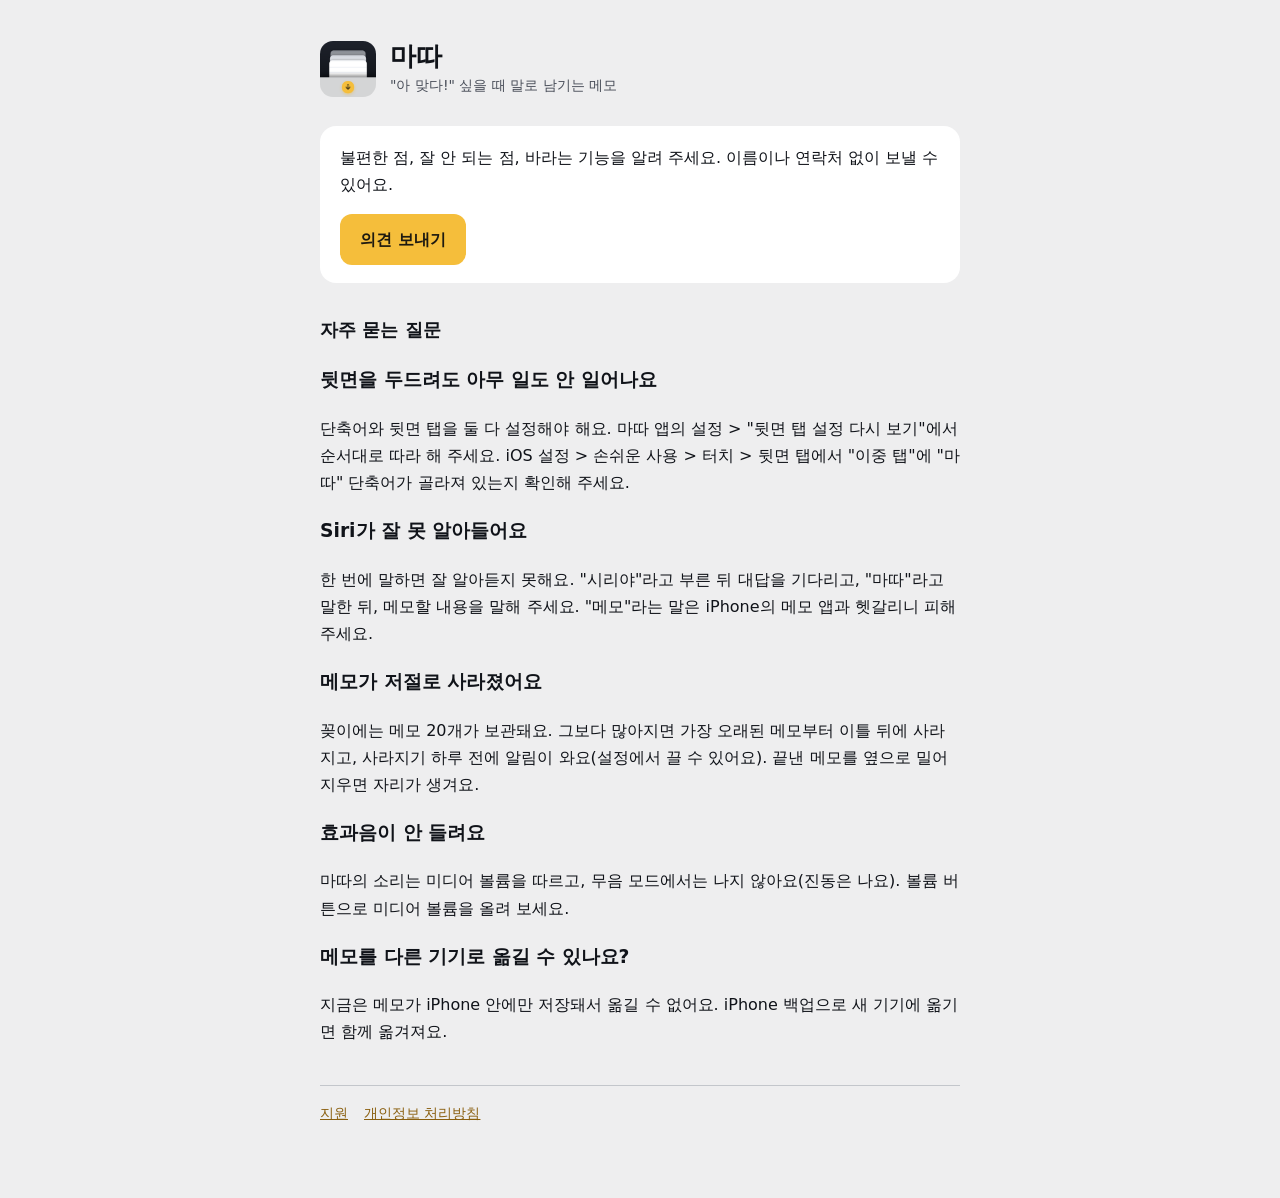
==== index.html @ 7e3ac017 "Support page and privacy policy Co-Authored-By: Claude Opus 5.5 <noreply@anthropic.com> Claude-Sessi" ====
<!doctype html>
<html lang="ko">
<head>
<meta charset="utf-8">
<meta name="viewport" content="width=device-width, initial-scale=1">
<title>마따 지원</title>
<link rel="stylesheet" href="style.css">
</head>
<body>
<main>
  <header>
    <img src="icon.png" alt="">
    <div><h1>마따</h1><p>"아 맞다!" 싶을 때 말로 남기는 메모</p></div>
  </header>

  <div class="card">
    <p style="margin-top:0">불편한 점, 잘 안 되는 점, 바라는 기능을 알려 주세요. 이름이나 연락처 없이 보낼 수 있어요.</p>
    <a class="button" href="https://docs.google.com/forms/d/e/1FAIpQLScljiLKCKvgh_qjpQ9Ip6NuB3unJsg9qYNuCdFQfF-Ft87BiQ/viewform">의견 보내기</a>
  </div>

  <h2>자주 묻는 질문</h2>

  <h3>뒷면을 두드려도 아무 일도 안 일어나요</h3>
  <p>단축어와 뒷면 탭을 둘 다 설정해야 해요. 마따 앱의 설정 &gt; "뒷면 탭 설정 다시 보기"에서 순서대로 따라 해 주세요. iOS 설정 &gt; 손쉬운 사용 &gt; 터치 &gt; 뒷면 탭에서 "이중 탭"에 "마따" 단축어가 골라져 있는지 확인해 주세요.</p>

  <h3>Siri가 잘 못 알아들어요</h3>
  <p>한 번에 말하면 잘 알아듣지 못해요. "시리야"라고 부른 뒤 대답을 기다리고, "마따"라고 말한 뒤, 메모할 내용을 말해 주세요. "메모"라는 말은 iPhone의 메모 앱과 헷갈리니 피해 주세요.</p>

  <h3>메모가 저절로 사라졌어요</h3>
  <p>꽂이에는 메모 20개가 보관돼요. 그보다 많아지면 가장 오래된 메모부터 이틀 뒤에 사라지고, 사라지기 하루 전에 알림이 와요(설정에서 끌 수 있어요). 끝낸 메모를 옆으로 밀어 지우면 자리가 생겨요.</p>

  <h3>효과음이 안 들려요</h3>
  <p>마따의 소리는 미디어 볼륨을 따르고, 무음 모드에서는 나지 않아요(진동은 나요). 볼륨 버튼으로 미디어 볼륨을 올려 보세요.</p>

  <h3>메모를 다른 기기로 옮길 수 있나요?</h3>
  <p>지금은 메모가 iPhone 안에만 저장돼서 옮길 수 없어요. iPhone 백업으로 새 기기에 옮기면 함께 옮겨져요.</p>

  <nav><a href="support.html">지원</a><a href="privacy.html">개인정보 처리방침</a></nav>
</main>
</body>
</html>
---- style.css ----
/* 마따 사이트 (개인정보 처리방침, 지원). 색은 앱 Theme.Colors와 같다. */
:root {
  --bg: #EEEEEF; --surface: #FFFFFF; --text: #101319; --muted: #4A4F5A; --line: #C3C6CB;
  --accent: #F5BE3B; --accent-ink: #1E1A10; --link: #8A5F0F;
  color-scheme: light;
}
@media (prefers-color-scheme: dark) {
  :root { --bg: #0D0F14; --surface: #1B202A; --text: #D8DADF; --muted: #868C97; --line: #2A303C; --link: #F5BE3B; color-scheme: dark; }
}
* { box-sizing: border-box; }
body { margin: 0; background: var(--bg); color: var(--text); font: 16px/1.7 -apple-system, "Apple SD Gothic Neo", "Noto Sans KR", system-ui, sans-serif; -webkit-font-smoothing: antialiased; }
main { max-width: 680px; margin: 0 auto; padding: 40px 20px 72px; }
header { display: flex; align-items: center; gap: 14px; margin-bottom: 28px; }
header img { width: 56px; height: 56px; border-radius: 13px; }
header p { margin: 0; color: var(--muted); font-size: 14px; }
h1 { font-size: 26px; line-height: 1.3; margin: 0; }
h2 { font-size: 18px; margin: 32px 0 8px; }
p, li { color: var(--text); }
.muted { color: var(--muted); font-size: 14px; }
a { color: var(--link); }
.card { background: var(--surface); border-radius: 16px; padding: 18px 20px; margin: 16px 0; }
.button { display: inline-block; background: var(--accent); color: var(--accent-ink); text-decoration: none; font-weight: 600; padding: 12px 20px; border-radius: 12px; }
nav { margin-top: 40px; padding-top: 16px; border-top: 1px solid var(--line); font-size: 14px; display: flex; gap: 16px; }
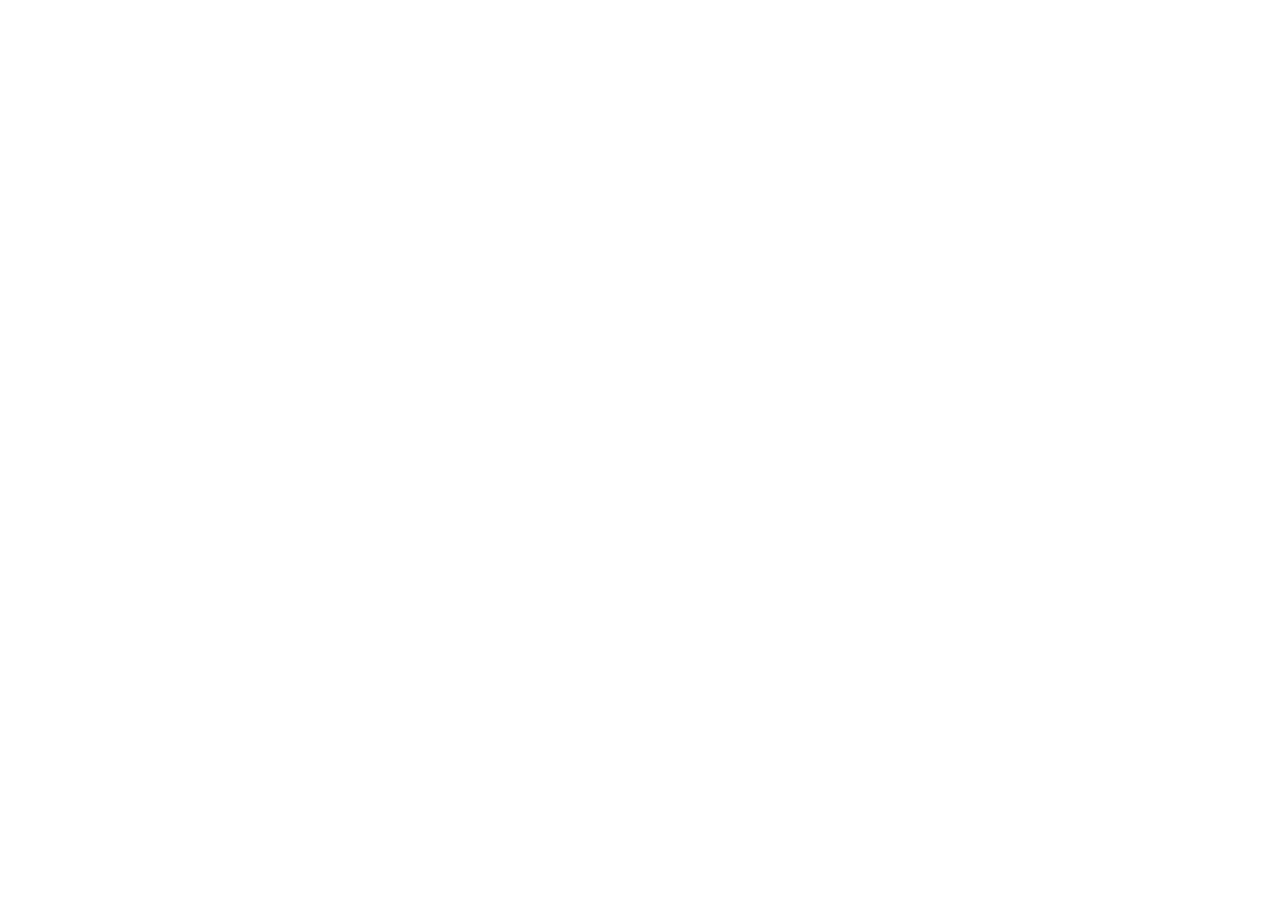
==== commit f71e5cb2: "Moved to killerwhalee.com/matda: redirect pages only" ====
--- a/index.html
+++ b/index.html
@@ -1,41 +1,4 @@
 <!doctype html>
-<html lang="ko">
-<head>
-<meta charset="utf-8">
-<meta name="viewport" content="width=device-width, initial-scale=1">
-<title>마따 지원</title>
-<link rel="stylesheet" href="style.css">
-</head>
-<body>
-<main>
-  <header>
-    <img src="icon.png" alt="">
-    <div><h1>마따</h1><p>"아 맞다!" 싶을 때 말로 남기는 메모</p></div>
-  </header>
-
-  <div class="card">
-    <p style="margin-top:0">불편한 점, 잘 안 되는 점, 바라는 기능을 알려 주세요. 이름이나 연락처 없이 보낼 수 있어요.</p>
-    <a class="button" href="https://docs.google.com/forms/d/e/1FAIpQLScljiLKCKvgh_qjpQ9Ip6NuB3unJsg9qYNuCdFQfF-Ft87BiQ/viewform">의견 보내기</a>
-  </div>
-
-  <h2>자주 묻는 질문</h2>
-
-  <h3>뒷면을 두드려도 아무 일도 안 일어나요</h3>
-  <p>단축어와 뒷면 탭을 둘 다 설정해야 해요. 마따 앱의 설정 &gt; "뒷면 탭 설정 다시 보기"에서 순서대로 따라 해 주세요. iOS 설정 &gt; 손쉬운 사용 &gt; 터치 &gt; 뒷면 탭에서 "이중 탭"에 "마따" 단축어가 골라져 있는지 확인해 주세요.</p>
-
-  <h3>Siri가 잘 못 알아들어요</h3>
-  <p>한 번에 말하면 잘 알아듣지 못해요. "시리야"라고 부른 뒤 대답을 기다리고, "마따"라고 말한 뒤, 메모할 내용을 말해 주세요. "메모"라는 말은 iPhone의 메모 앱과 헷갈리니 피해 주세요.</p>
-
-  <h3>메모가 저절로 사라졌어요</h3>
-  <p>꽂이에는 메모 20개가 보관돼요. 그보다 많아지면 가장 오래된 메모부터 이틀 뒤에 사라지고, 사라지기 하루 전에 알림이 와요(설정에서 끌 수 있어요). 끝낸 메모를 옆으로 밀어 지우면 자리가 생겨요.</p>
-
-  <h3>효과음이 안 들려요</h3>
-  <p>마따의 소리는 미디어 볼륨을 따르고, 무음 모드에서는 나지 않아요(진동은 나요). 볼륨 버튼으로 미디어 볼륨을 올려 보세요.</p>
-
-  <h3>메모를 다른 기기로 옮길 수 있나요?</h3>
-  <p>지금은 메모가 iPhone 안에만 저장돼서 옮길 수 없어요. iPhone 백업으로 새 기기에 옮기면 함께 옮겨져요.</p>
-
-  <nav><a href="support.html">지원</a><a href="privacy.html">개인정보 처리방침</a></nav>
-</main>
-</body>
-</html>
+<html lang="ko"><head><meta charset="utf-8"><meta name="viewport" content="width=device-width, initial-scale=1">
+<title>마따</title><meta http-equiv="refresh" content="0; url=https://killerwhalee.com/matda/support.html"><link rel="canonical" href="https://killerwhalee.com/matda/support.html"></head>
+<body><p>주소가 바뀌었어요: <a href="https://killerwhalee.com/matda/support.html">https://killerwhalee.com/matda/support.html</a></p></body></html>
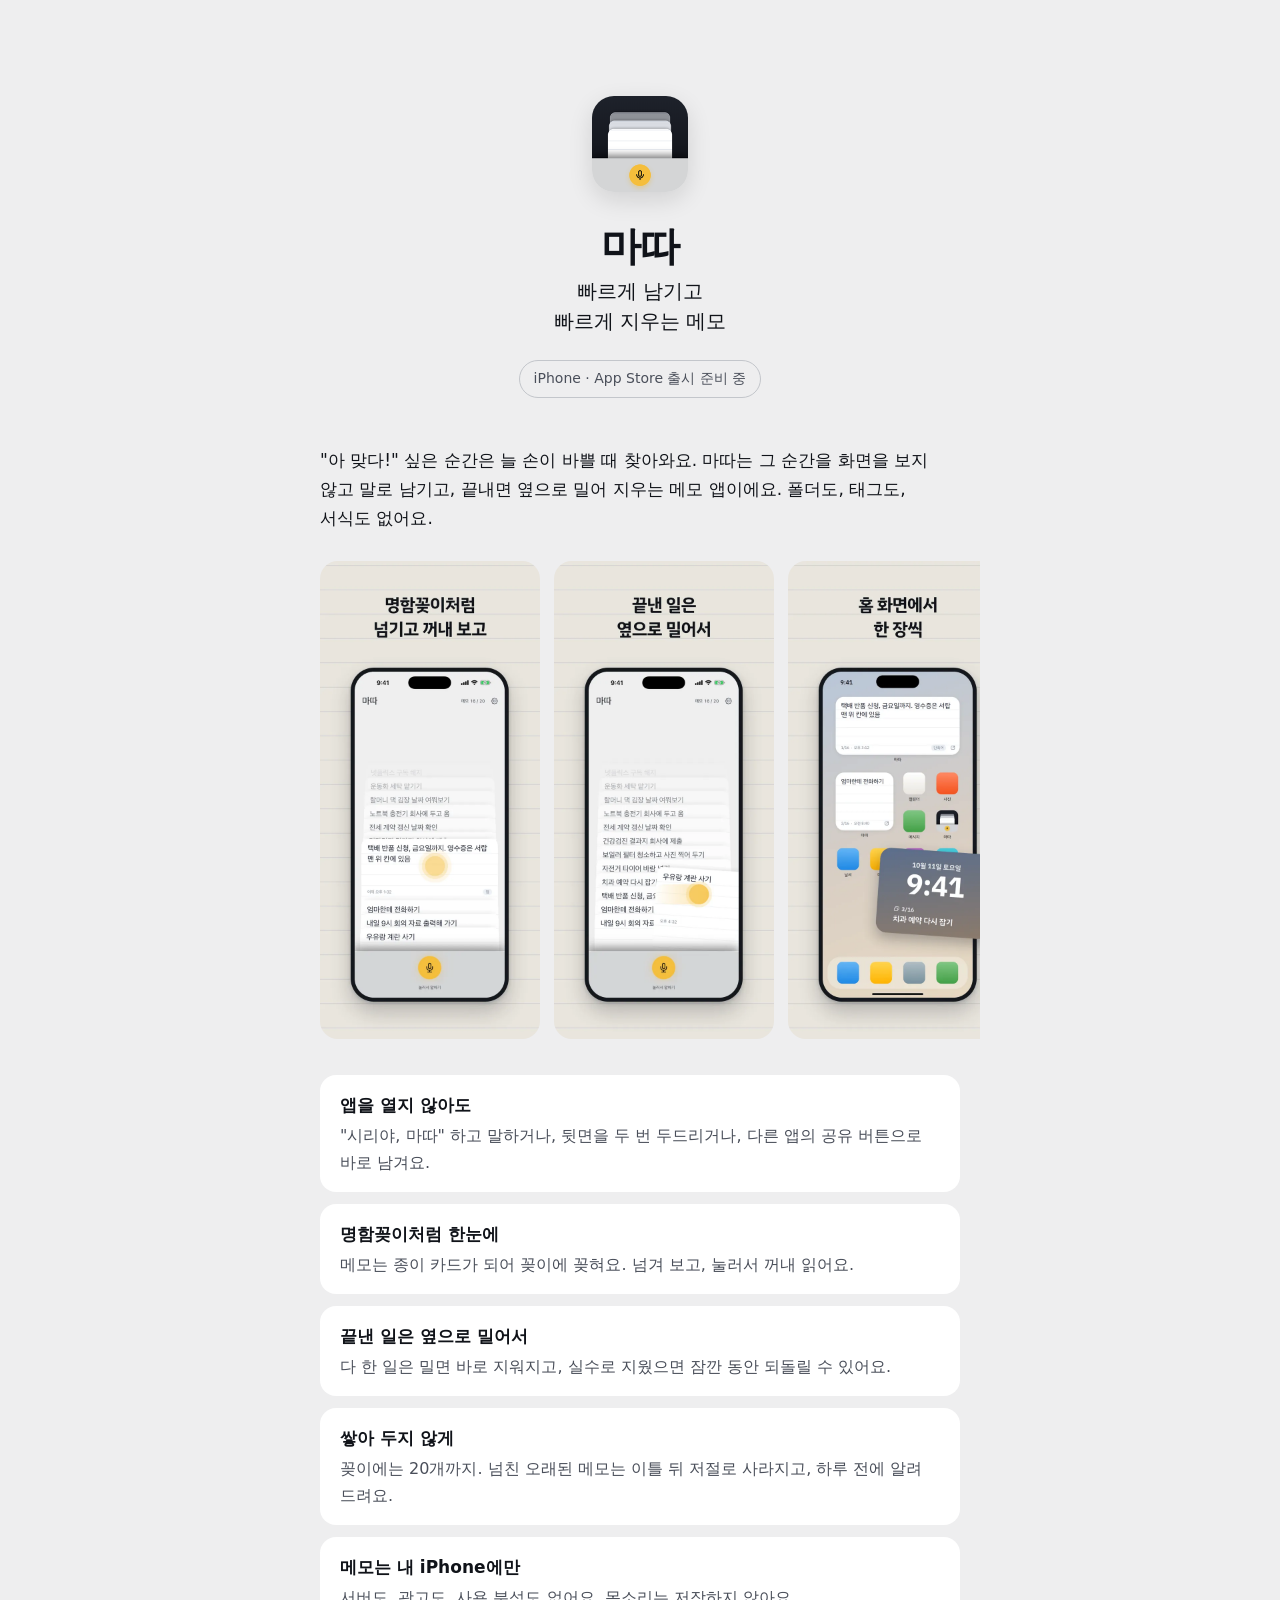
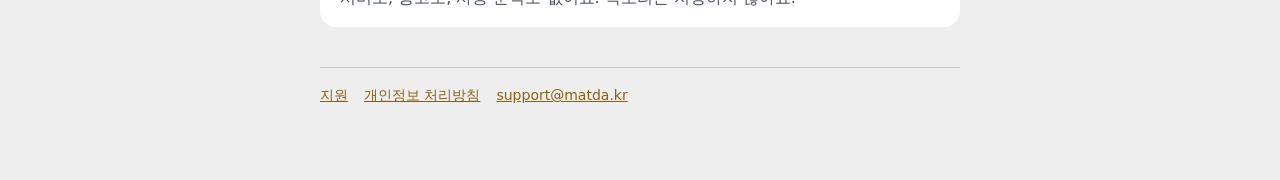
==== commit 6fe4bde7: "matda.kr: intro, support and privacy pages (moved from killerwhalee.com/matda)" ====
--- a/index.html
+++ b/index.html
@@ -1,4 +1,49 @@
 <!doctype html>
-<html lang="ko"><head><meta charset="utf-8"><meta name="viewport" content="width=device-width, initial-scale=1">
-<title>마따</title><meta http-equiv="refresh" content="0; url=https://killerwhalee.com/matda/support.html"><link rel="canonical" href="https://killerwhalee.com/matda/support.html"></head>
-<body><p>주소가 바뀌었어요: <a href="https://killerwhalee.com/matda/support.html">https://killerwhalee.com/matda/support.html</a></p></body></html>
+<html lang="ko">
+<head>
+<meta charset="utf-8">
+<meta name="viewport" content="width=device-width, initial-scale=1">
+<title>마따 — 빠르게 남기고 빠르게 지우는 메모</title>
+<meta name="description" content="화면을 보지 않고 말로 남기고, 끝낸 일은 옆으로 밀어 지우는 iPhone 메모 앱. 서버도 광고도 없이 메모는 내 iPhone에만.">
+<link rel="canonical" href="https://matda.kr/">
+<meta property="og:title" content="마따">
+<meta property="og:description" content="빠르게 남기고 빠르게 지우는 메모">
+<meta property="og:url" content="https://matda.kr/">
+<meta property="og:image" content="https://matda.kr/icon.png">
+<link rel="icon" href="icon.png">
+<link rel="apple-touch-icon" href="icon.png">
+<link rel="stylesheet" href="style.css">
+</head>
+<body>
+<main>
+  <section class="hero">
+    <img src="icon.png" alt="">
+    <h1>마따</h1>
+    <p class="lead">빠르게 남기고<br>빠르게 지우는 메모</p>
+    <span class="badge">iPhone · App Store 출시 준비 중</span>
+  </section>
+
+  <p class="pitch">"아 맞다!" 싶은 순간은 늘 손이 바쁠 때 찾아와요. 마따는 그 순간을 화면을 보지 않고 말로 남기고, 끝내면 옆으로 밀어 지우는 메모 앱이에요. 폴더도, 태그도, 서식도 없어요.</p>
+
+  <div class="shots" aria-label="앱 화면">
+    <img src="img/3-raised.webp" width="660" height="1434" alt="명함꽂이처럼 꽂힌 메모 가운데 한 장을 꺼내 읽는 화면" loading="lazy">
+    <img src="img/4-swipe.webp" width="660" height="1434" alt="끝낸 메모를 옆으로 밀어 지우는 화면" loading="lazy">
+    <img src="img/5-widgets.webp" width="660" height="1434" alt="홈 화면과 잠금화면 위젯" loading="lazy">
+  </div>
+
+  <ul class="features">
+    <li><strong>앱을 열지 않아도</strong><span>"시리야, 마따" 하고 말하거나, 뒷면을 두 번 두드리거나, 다른 앱의 공유 버튼으로 바로 남겨요.</span></li>
+    <li><strong>명함꽂이처럼 한눈에</strong><span>메모는 종이 카드가 되어 꽂이에 꽂혀요. 넘겨 보고, 눌러서 꺼내 읽어요.</span></li>
+    <li><strong>끝낸 일은 옆으로 밀어서</strong><span>다 한 일은 밀면 바로 지워지고, 실수로 지웠으면 잠깐 동안 되돌릴 수 있어요.</span></li>
+    <li><strong>쌓아 두지 않게</strong><span>꽂이에는 20개까지. 넘친 오래된 메모는 이틀 뒤 저절로 사라지고, 하루 전에 알려 드려요.</span></li>
+    <li><strong>메모는 내 iPhone에만</strong><span>서버도, 광고도, 사용 분석도 없어요. 목소리는 저장하지 않아요.</span></li>
+  </ul>
+
+  <nav>
+    <a href="support">지원</a>
+    <a href="privacy">개인정보 처리방침</a>
+    <a href="mailto:support@matda.kr">support@matda.kr</a>
+  </nav>
+</main>
+</body>
+</html>
--- a/style.css
+++ b/style.css
@@ -0,0 +1,39 @@
+/* 마따 사이트 (matda.kr: 소개, 지원, 개인정보 처리방침). 색은 앱 Theme.Colors와 같다. */
+:root {
+  --bg: #EEEEEF; --surface: #FFFFFF; --text: #101319; --muted: #4A4F5A; --line: #C3C6CB;
+  --accent: #F5BE3B; --accent-ink: #1E1A10; --link: #8A5F0F; --paper: #E8E4DD;
+  color-scheme: light;
+}
+@media (prefers-color-scheme: dark) {
+  :root { --bg: #0D0F14; --surface: #1B202A; --text: #D8DADF; --muted: #868C97; --line: #2A303C; --link: #F5BE3B; --paper: #1B202A; color-scheme: dark; }
+}
+* { box-sizing: border-box; }
+body { margin: 0; background: var(--bg); color: var(--text); font: 16px/1.7 -apple-system, "Apple SD Gothic Neo", "Noto Sans KR", system-ui, sans-serif; -webkit-font-smoothing: antialiased; word-break: keep-all; }
+main { max-width: 680px; margin: 0 auto; padding: 40px 20px 72px; }
+header { display: flex; align-items: center; gap: 14px; margin-bottom: 28px; }
+header img { width: 56px; height: 56px; border-radius: 13px; }
+header p { margin: 0; color: var(--muted); font-size: 14px; }
+header a { color: inherit; text-decoration: none; }
+h1 { font-size: 26px; line-height: 1.3; margin: 0; }
+h2 { font-size: 18px; margin: 32px 0 8px; }
+p, li { color: var(--text); }
+.muted { color: var(--muted); font-size: 14px; }
+a { color: var(--link); }
+.card { background: var(--surface); border-radius: 16px; padding: 18px 20px; margin: 16px 0; }
+.button { display: inline-block; background: var(--accent); color: var(--accent-ink); text-decoration: none; font-weight: 600; padding: 12px 20px; border-radius: 12px; }
+nav { margin-top: 40px; padding-top: 16px; border-top: 1px solid var(--line); font-size: 14px; display: flex; flex-wrap: wrap; gap: 16px; }
+
+/* 소개 (index.html) */
+.hero { text-align: center; padding: 56px 0 8px; }
+.hero img { width: 96px; height: 96px; border-radius: 22px; box-shadow: 0 8px 24px rgb(0 0 0 / .12); }
+.hero h1 { font-size: 40px; margin: 20px 0 4px; letter-spacing: -0.02em; }
+.hero .lead { font-size: 20px; line-height: 1.5; margin: 0 0 24px; }
+.hero .muted { margin-top: 14px; }
+.badge { display: inline-block; border: 1px solid var(--line); border-radius: 999px; padding: 6px 14px; font-size: 14px; color: var(--muted); }
+.pitch { font-size: 17px; margin: 40px 0 8px; }
+.shots { display: flex; gap: 14px; overflow-x: auto; scroll-snap-type: x mandatory; margin: 28px -20px; padding: 0 20px 8px; }
+.shots img { flex: 0 0 auto; width: min(62vw, 220px); height: auto; border-radius: 18px; background: var(--paper); scroll-snap-align: center; }
+.features { list-style: none; padding: 0; margin: 8px 0 0; display: grid; gap: 12px; }
+.features li { background: var(--surface); border-radius: 16px; padding: 16px 20px; }
+.features strong { display: block; font-size: 17px; margin-bottom: 2px; }
+.features span { color: var(--muted); }
